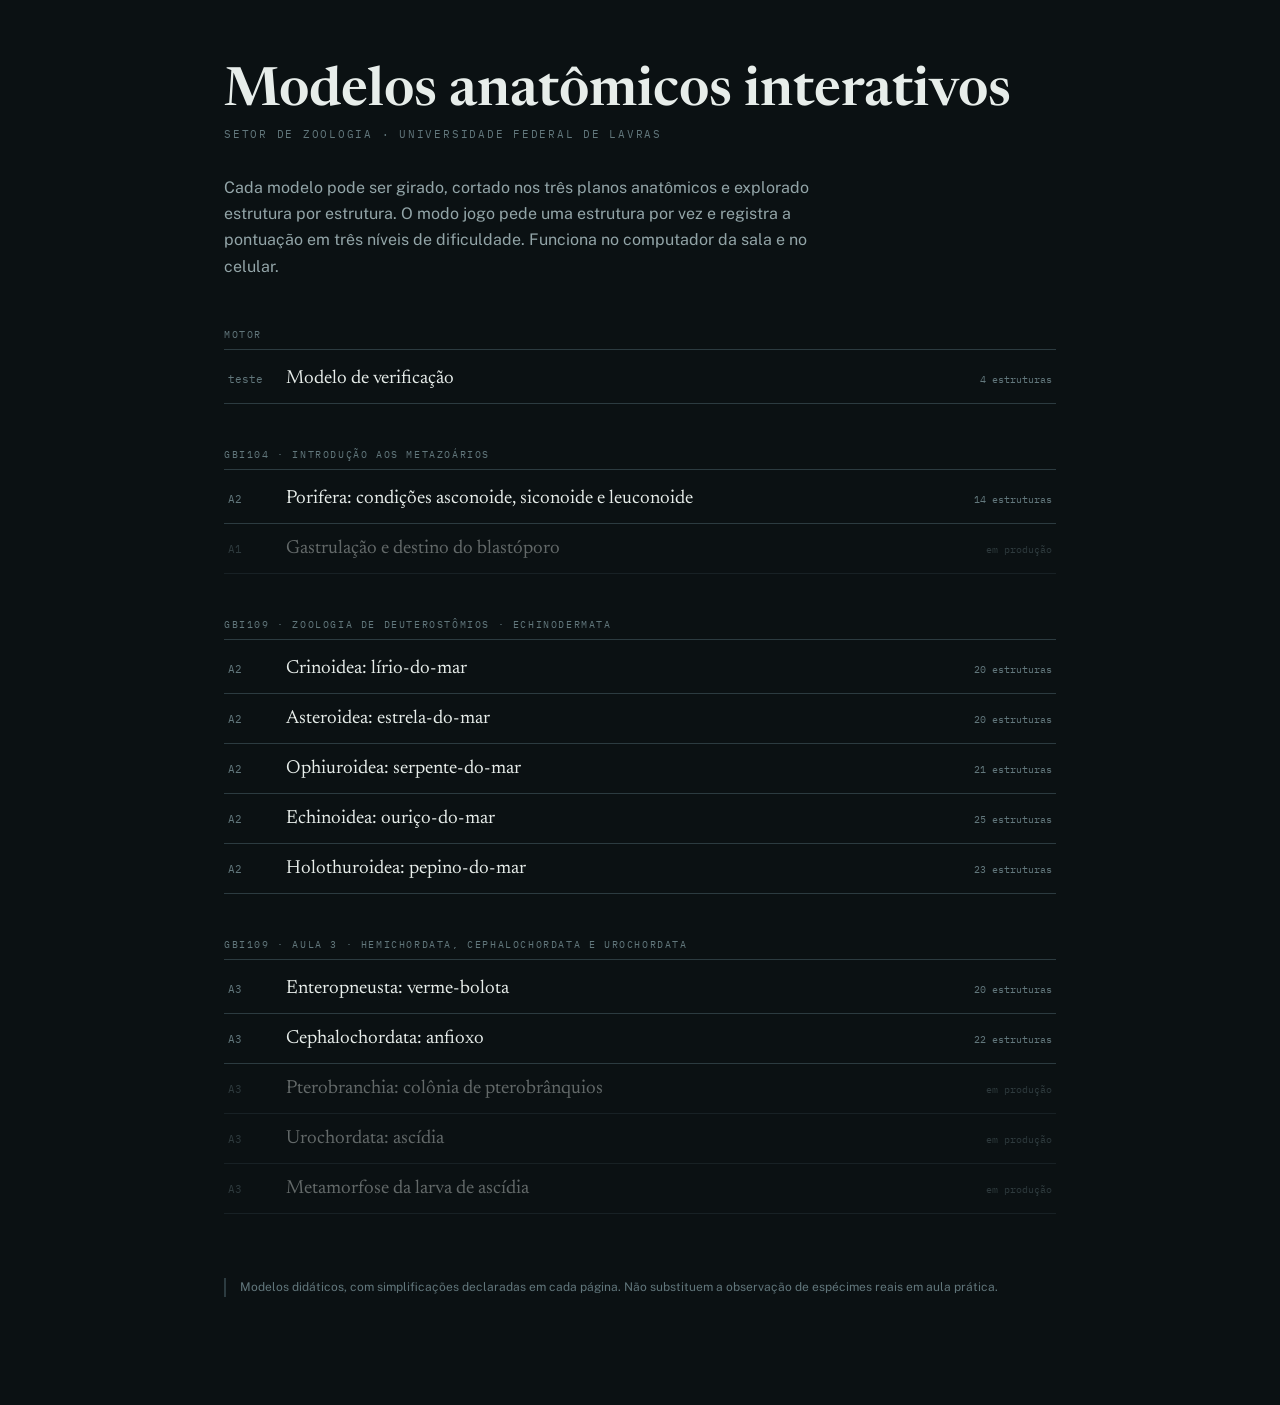
==== index.html @ 072cd8d3 "primeira versão do acervo" ====
<!DOCTYPE html>
<html lang="pt-BR">
<head>
  <meta charset="utf-8">
  <meta name="viewport" content="width=device-width, initial-scale=1">
  <meta name="robots" content="noindex, nofollow">
  <title>ZOO3D UFLA · modelos anatômicos interativos</title>
  <link rel="stylesheet" href="motor/estilo.css">
  <style>
    body { overflow-y: auto; }
    .capa { max-width: 880px; margin: 0 auto; padding: 64px 24px 96px; }
    .capa h1 { font-family: var(--display); font-size: clamp(34px, 6vw, 54px); font-weight: 600; margin: 0 0 6px; line-height: 1.05; }
    .capa .sub { font-family: var(--mono); font-size: 11px; letter-spacing: 0.16em; text-transform: uppercase; color: var(--tinta-tenue); margin: 0 0 34px; }
    .capa .intro { font-size: 16px; line-height: 1.65; color: var(--tinta-fraca); max-width: 62ch; margin: 0 0 48px; }
    .disciplina { font-family: var(--mono); font-size: 10px; letter-spacing: 0.16em; text-transform: uppercase; color: var(--tinta-tenue); border-bottom: 1px solid var(--borda); padding-bottom: 8px; margin: 44px 0 4px; }
    .modelo { display: flex; align-items: baseline; gap: 14px; padding: 15px 4px; border-bottom: 1px solid var(--borda); text-decoration: none; color: inherit; }
    .modelo:hover { background: var(--painel); }
    .modelo .cod { font-family: var(--mono); font-size: 11px; color: var(--tinta-tenue); width: 44px; flex: none; }
    .modelo .tit { font-family: var(--display); font-size: 19px; flex: 1; }
    .modelo .est { font-family: var(--mono); font-size: 10px; color: var(--tinta-tenue); }
    .modelo[aria-disabled='true'] { opacity: 0.4; pointer-events: none; }
    .rodape { margin-top: 64px; font-size: 12px; line-height: 1.6; color: var(--tinta-tenue); border-left: 2px solid var(--borda); padding-left: 14px; }
  </style>
</head>
<body>
  <main class="capa">
    <h1>Modelos anatômicos interativos</h1>
    <p class="sub">Setor de Zoologia · Universidade Federal de Lavras</p>
    <p class="intro">
      Cada modelo pode ser girado, cortado nos três planos anatômicos e explorado
      estrutura por estrutura. O modo jogo pede uma estrutura por vez e registra a
      pontuação em três níveis de dificuldade. Funciona no computador da sala e no
      celular.
    </p>

    <p class="disciplina">Motor</p>
    <a class="modelo" href="modelos/_verificacao/">
      <span class="cod">teste</span>
      <span class="tit">Modelo de verificação</span>
      <span class="est">4 estruturas</span>
    </a>

    <p class="disciplina">GBI104 · Introdução aos Metazoários</p>
    <a class="modelo" href="modelos/porifera-organizacao/">
      <span class="cod">A2</span>
      <span class="tit">Porifera: condições asconoide, siconoide e leuconoide</span>
      <span class="est">14 estruturas</span>
    </a>
    <a class="modelo" aria-disabled="true" href="#">
      <span class="cod">A1</span>
      <span class="tit">Gastrulação e destino do blastóporo</span>
      <span class="est">em produção</span>
    </a>

    <p class="disciplina">GBI109 · Zoologia de Deuterostômios · Echinodermata</p>
    <a class="modelo" href="modelos/crinoidea/">
      <span class="cod">A2</span>
      <span class="tit">Crinoidea: lírio-do-mar</span>
      <span class="est">20 estruturas</span>
    </a>
    <a class="modelo" href="modelos/asteroidea/">
      <span class="cod">A2</span>
      <span class="tit">Asteroidea: estrela-do-mar</span>
      <span class="est">20 estruturas</span>
    </a>
    <a class="modelo" href="modelos/ophiuroidea/">
      <span class="cod">A2</span>
      <span class="tit">Ophiuroidea: serpente-do-mar</span>
      <span class="est">21 estruturas</span>
    </a>
    <a class="modelo" href="modelos/echinoidea/">
      <span class="cod">A2</span>
      <span class="tit">Echinoidea: ouriço-do-mar</span>
      <span class="est">25 estruturas</span>
    </a>
    <a class="modelo" href="modelos/holothuroidea/">
      <span class="cod">A2</span>
      <span class="tit">Holothuroidea: pepino-do-mar</span>
      <span class="est">23 estruturas</span>
    </a>

    <p class="disciplina">GBI109 · Aula 3 · Hemichordata, Cephalochordata e Urochordata</p>
    <a class="modelo" href="modelos/enteropneusta/">
      <span class="cod">A3</span>
      <span class="tit">Enteropneusta: verme-bolota</span>
      <span class="est">20 estruturas</span>
    </a>
    <a class="modelo" href="modelos/cephalochordata/">
      <span class="cod">A3</span>
      <span class="tit">Cephalochordata: anfioxo</span>
      <span class="est">22 estruturas</span>
    </a>
    <a class="modelo" aria-disabled="true" href="#">
      <span class="cod">A3</span>
      <span class="tit">Pterobranchia: colônia de pterobrânquios</span>
      <span class="est">em produção</span>
    </a>
    <a class="modelo" aria-disabled="true" href="#">
      <span class="cod">A3</span>
      <span class="tit">Urochordata: ascídia</span>
      <span class="est">em produção</span>
    </a>
    <a class="modelo" aria-disabled="true" href="#">
      <span class="cod">A3</span>
      <span class="tit">Metamorfose da larva de ascídia</span>
      <span class="est">em produção</span>
    </a>

    <p class="rodape">
      Modelos didáticos, com simplificações declaradas em cada página.
      Não substituem a observação de espécimes reais em aula prática.
    </p>
  </main>
</body>
</html>
---- motor/estilo.css ----
/* ============================================================
   ZOO3D UFLA · motor/estilo.css
   Referência estética: prancha zoológica gravada levada para
   dentro de um instrumento de laboratório.
   ============================================================ */

@import url('https://fonts.googleapis.com/css2?family=Newsreader:ital,opsz,wght@0,6..72,400;0,600;1,6..72,400&family=Public+Sans:wght@400;500;700&family=IBM+Plex+Mono:wght@400;500&display=swap');

:root {
  /* paleta */
  --viewport:      #0B1113;
  --viewport-alto: #141D20;
  --painel:        #161F22;
  --painel-alto:   #1E2A2E;
  --borda:         #2C3B40;
  --tinta:         #E7EDEA;
  --tinta-fraca:   #93A5A8;
  --tinta-tenue:   #62777C;

  --ambar:         #F2B23E;   /* realce de estrutura */
  --ciano:         #5FC9DC;   /* planos de corte */
  --verde:         #58B57D;   /* acerto */
  --vermelho:      #DD5B54;   /* erro */

  /* tipografia */
  --display: 'Newsreader', Georgia, serif;
  --corpo:   'Public Sans', system-ui, sans-serif;
  --mono:    'IBM Plex Mono', ui-monospace, monospace;

  /* métrica */
  --coluna: 340px;
  --raio: 3px;
}

* { box-sizing: border-box; }

html, body {
  margin: 0;
  height: 100%;
  background: var(--viewport);
  color: var(--tinta);
  font-family: var(--corpo);
  overscroll-behavior: none;
}

button, input, select {
  font-family: inherit;
  font-size: inherit;
  color: inherit;
}

:focus-visible {
  outline: 2px solid var(--ambar);
  outline-offset: 2px;
}

/* ---------- estrutura geral ---------- */

.zoo3d {
  position: relative;
  display: grid;
  grid-template-columns: 1fr var(--coluna);
  height: 100%;
  width: 100%;
}

.zoo3d[data-coluna='oculta'] { grid-template-columns: 1fr 0px; }
.zoo3d[data-modo='jogar'][data-nivel='dificil'] { grid-template-columns: 1fr 0px; }

/* ---------- viewport ---------- */

.z-palco {
  position: relative;
  overflow: hidden;
  background:
    radial-gradient(ellipse at 50% 35%, var(--viewport-alto) 0%, var(--viewport) 70%);
}

.z-palco canvas { display: block; }

.z-sobreposicao {
  position: absolute;
  inset: 0;
  pointer-events: none;
}

.z-sobreposicao svg {
  position: absolute;
  inset: 0;
  width: 100%;
  height: 100%;
}

.z-linhaguia {
  stroke: var(--ambar);
  stroke-width: 1;
  opacity: 0.85;
}

.z-rotulo {
  position: absolute;
  transform: translate(0, -50%);
  padding: 4px 9px;
  background: rgba(11, 17, 19, 0.88);
  border: 1px solid var(--ambar);
  border-radius: var(--raio);
  font-family: var(--display);
  font-variant: small-caps;
  letter-spacing: 0.06em;
  font-size: 15px;
  color: var(--ambar);
  white-space: nowrap;
  pointer-events: none;
}

/* ---------- barra superior ---------- */

.z-topo {
  position: absolute;
  top: 0; left: 0; right: 0;
  display: flex;
  align-items: flex-start;
  justify-content: space-between;
  gap: 16px;
  padding: 14px 18px;
  pointer-events: none;
}

.z-topo > * { pointer-events: auto; }

.z-identificacao h1 {
  margin: 0;
  font-family: var(--display);
  font-weight: 600;
  font-size: 21px;
  line-height: 1.15;
  letter-spacing: 0.01em;
}

.z-identificacao p {
  margin: 3px 0 0;
  font-family: var(--mono);
  font-size: 11px;
  letter-spacing: 0.09em;
  text-transform: uppercase;
  color: var(--tinta-tenue);
}

.z-alternador {
  display: flex;
  border: 1px solid var(--borda);
  border-radius: var(--raio);
  overflow: hidden;
  background: var(--painel);
}

.z-alternador button {
  padding: 8px 16px;
  background: transparent;
  border: 0;
  cursor: pointer;
  font-size: 13px;
  font-weight: 500;
  color: var(--tinta-fraca);
}

.z-alternador button[aria-pressed='true'] {
  background: var(--ambar);
  color: #14100A;
}

/* ---------- controles flutuantes ---------- */

.z-controles {
  position: absolute;
  left: 18px;
  bottom: 18px;
  display: flex;
  flex-direction: column;
  gap: 10px;
  width: 246px;
  transition: transform 0.2s ease, opacity 0.2s ease;
}

.zoo3d[data-controles='oculto'] .z-controles {
  transform: translateX(-16px);
  opacity: 0;
  pointer-events: none;
}

.z-aba-controles {
  position: absolute;
  left: 264px;
  bottom: 18px;
  z-index: 5;
  width: 22px;
  height: 40px;
  background: var(--painel);
  border: 1px solid var(--borda);
  border-left: 0;
  border-radius: 0 var(--raio) var(--raio) 0;
  cursor: pointer;
  color: var(--tinta-fraca);
  font-size: 12px;
  line-height: 1;
  padding: 0;
  transition: left 0.2s ease;
}

.zoo3d[data-controles='oculto'] .z-aba-controles { left: 0; }

.z-bloco {
  background: rgba(22, 31, 34, 0.92);
  border: 1px solid var(--borda);
  border-radius: var(--raio);
  padding: 10px 12px;
  backdrop-filter: blur(6px);
}

.z-bloco > h2 {
  margin: 0 0 8px;
  font-family: var(--mono);
  font-size: 10px;
  letter-spacing: 0.12em;
  text-transform: uppercase;
  color: var(--tinta-tenue);
}

.z-vistas {
  display: grid;
  grid-template-columns: repeat(3, 1fr);
  gap: 5px;
}

.z-vistas button,
.z-mini {
  padding: 6px 4px;
  background: var(--painel-alto);
  border: 1px solid var(--borda);
  border-radius: var(--raio);
  cursor: pointer;
  font-size: 11px;
  color: var(--tinta-fraca);
}

.z-vistas button:hover,
.z-mini:hover { border-color: var(--ambar); color: var(--tinta); }

/* planos de corte */

.z-corte { display: flex; flex-direction: column; gap: 7px; }

.z-corte-linha {
  display: grid;
  grid-template-columns: 16px 1fr auto;
  align-items: center;
  gap: 8px;
}

.z-corte-linha label {
  font-size: 12px;
  color: var(--tinta-fraca);
  grid-column: 2;
}

.z-corte-linha input[type='range'] {
  grid-column: 1 / -1;
  width: 100%;
  accent-color: var(--ciano);
  margin: 0;
}

.z-corte-linha input[type='checkbox'] { accent-color: var(--ciano); margin: 0; }

.z-corte-linha[data-ativo='true'] label { color: var(--ciano); }

.z-inverter {
  background: transparent;
  border: 1px solid var(--borda);
  border-radius: var(--raio);
  padding: 2px 6px;
  font-size: 10px;
  cursor: pointer;
  color: var(--tinta-tenue);
}

/* régua de escala */

.z-escala {
  position: absolute;
  right: 18px;
  bottom: 18px;
  text-align: right;
  font-family: var(--mono);
  font-size: 11px;
  color: var(--tinta-fraca);
  pointer-events: none;
}

.z-escala .barra {
  height: 6px;
  border: 1px solid var(--tinta-fraca);
  border-top: 0;
  margin-left: auto;
  margin-top: 3px;
}

.z-escala .real {
  display: block;
  margin-top: 4px;
  color: var(--tinta-tenue);
  font-size: 10px;
}

/* indicador de plano ativo */

.z-plano-ativo {
  position: absolute;
  top: 50%;
  left: 18px;
  transform: translateY(-50%) rotate(-90deg);
  transform-origin: left center;
  font-family: var(--mono);
  font-size: 10px;
  letter-spacing: 0.2em;
  text-transform: uppercase;
  color: var(--ciano);
  pointer-events: none;
  opacity: 0;
  transition: opacity 0.2s;
}

.z-plano-ativo[data-visivel='true'] { opacity: 0.8; }

/* ---------- coluna lateral ---------- */

.z-coluna {
  position: relative;
  display: flex;
  flex-direction: column;
  background: var(--painel);
  border-left: 1px solid var(--borda);
  overflow: hidden;
}

.zoo3d[data-coluna='oculta'] .z-coluna { display: none; }
.zoo3d[data-modo='jogar'][data-nivel='dificil'] .z-coluna { display: none; }

.z-coluna-topo {
  padding: 14px 16px 10px;
  border-bottom: 1px solid var(--borda);
}

.z-busca {
  width: 100%;
  padding: 7px 10px;
  background: var(--viewport);
  border: 1px solid var(--borda);
  border-radius: var(--raio);
  font-size: 13px;
}

.z-filtros {
  display: flex;
  flex-wrap: wrap;
  gap: 5px;
  margin-top: 9px;
}

.z-filtros button {
  padding: 3px 9px;
  background: transparent;
  border: 1px solid var(--borda);
  border-radius: 999px;
  font-size: 11px;
  cursor: pointer;
  color: var(--tinta-tenue);
}

.z-filtros button[aria-pressed='true'] {
  border-color: var(--ambar);
  color: var(--ambar);
}

.z-contador {
  margin: 9px 0 0;
  font-family: var(--mono);
  font-size: 10px;
  letter-spacing: 0.1em;
  text-transform: uppercase;
  color: var(--tinta-tenue);
}

.z-lista {
  flex: 1;
  overflow-y: auto;
  padding: 6px 0 24px;
}

.z-grupo-titulo {
  padding: 14px 16px 5px;
  font-family: var(--mono);
  font-size: 10px;
  letter-spacing: 0.14em;
  text-transform: uppercase;
  color: var(--tinta-tenue);
  border-bottom: 1px solid var(--borda);
}

.z-item {
  display: block;
  width: 100%;
  text-align: left;
  padding: 9px 16px;
  background: transparent;
  border: 0;
  border-left: 3px solid transparent;
  cursor: pointer;
}

.z-item:hover,
.z-item[data-ativo='true'] {
  background: var(--painel-alto);
  border-left-color: var(--ambar);
}

.z-item .nome {
  font-family: var(--display);
  font-size: 16px;
  line-height: 1.25;
}

.z-item .sistema {
  font-family: var(--mono);
  font-size: 10px;
  letter-spacing: 0.08em;
  text-transform: uppercase;
  color: var(--tinta-tenue);
}

.z-item .descricao {
  margin: 6px 0 0;
  font-size: 13px;
  line-height: 1.5;
  color: var(--tinta-fraca);
}

.z-item[data-expandido='false'] .descricao { display: none; }

/* colapsar coluna */

.z-aba-coluna {
  position: absolute;
  right: var(--coluna);
  top: 50%;
  transform: translateY(-50%);
  z-index: 5;
  width: 22px;
  height: 64px;
  background: var(--painel);
  border: 1px solid var(--borda);
  border-right: 0;
  border-radius: var(--raio) 0 0 var(--raio);
  cursor: pointer;
  color: var(--tinta-fraca);
  font-size: 12px;
  line-height: 1;
  padding: 0;
}

.zoo3d[data-coluna='oculta'] .z-aba-coluna { right: 0; }
.zoo3d[data-modo='jogar'][data-nivel='dificil'] .z-aba-coluna { display: none; }

/* ---------- jogo ---------- */

.z-jogo {
  position: absolute;
  top: 74px;
  left: 50%;
  transform: translateX(-50%);
  width: min(560px, calc(100% - 36px));
  background: rgba(22, 31, 34, 0.95);
  border: 1px solid var(--borda);
  border-radius: var(--raio);
  padding: 16px 18px;
  backdrop-filter: blur(8px);
  display: none;
}

.zoo3d[data-modo='jogar'] .z-jogo { display: block; }

.z-jogo-cabecalho {
  display: flex;
  justify-content: space-between;
  align-items: baseline;
  font-family: var(--mono);
  font-size: 11px;
  letter-spacing: 0.1em;
  text-transform: uppercase;
  color: var(--tinta-tenue);
}

.z-pergunta {
  margin: 10px 0 0;
  font-family: var(--display);
  font-size: 24px;
  line-height: 1.25;
}

.z-pergunta-descricao {
  margin: 8px 0 0;
  font-size: 14px;
  line-height: 1.55;
  color: var(--tinta-fraca);
}

.z-instrucao {
  margin: 12px 0 0;
  font-size: 13px;
  color: var(--tinta-tenue);
}

.z-progresso {
  height: 3px;
  margin-top: 14px;
  background: var(--borda);
}

.z-progresso i {
  display: block;
  height: 100%;
  background: var(--ambar);
  transition: width 0.25s;
}

.z-feedback {
  margin: 12px 0 0;
  font-size: 14px;
  min-height: 20px;
}

.z-feedback[data-tipo='acerto'] { color: var(--verde); }
.z-feedback[data-tipo='erro'] { color: var(--vermelho); }

/* seleção de nível e resultado */

.z-painel-jogo {
  position: absolute;
  inset: 0;
  display: none;
  align-items: center;
  justify-content: center;
  background: rgba(11, 17, 19, 0.9);
  backdrop-filter: blur(4px);
  z-index: 10;
  padding: 24px;
  overflow-y: auto;
}

.z-painel-jogo[data-visivel='true'] { display: flex; }

.z-cartao {
  width: min(640px, 100%);
  background: var(--painel);
  border: 1px solid var(--borda);
  border-radius: var(--raio);
  padding: 26px 28px;
}

.z-cartao h2 {
  margin: 0 0 4px;
  font-family: var(--display);
  font-size: 28px;
  font-weight: 600;
}

.z-cartao p.sub {
  margin: 0 0 20px;
  color: var(--tinta-fraca);
  font-size: 14px;
  line-height: 1.55;
}

.z-niveis { display: grid; gap: 10px; }

.z-nivel {
  display: block;
  width: 100%;
  text-align: left;
  padding: 14px 16px;
  background: var(--painel-alto);
  border: 1px solid var(--borda);
  border-radius: var(--raio);
  cursor: pointer;
}

.z-nivel:hover { border-color: var(--ambar); }

.z-nivel strong {
  display: block;
  font-family: var(--display);
  font-size: 19px;
  font-weight: 600;
}

.z-nivel span {
  display: block;
  margin-top: 3px;
  font-size: 13px;
  color: var(--tinta-fraca);
  line-height: 1.5;
}

.z-nivel em {
  display: block;
  margin-top: 6px;
  font-family: var(--mono);
  font-style: normal;
  font-size: 10px;
  letter-spacing: 0.1em;
  text-transform: uppercase;
  color: var(--ambar);
}

.z-resumo {
  display: grid;
  grid-template-columns: repeat(4, 1fr);
  gap: 10px;
  margin-bottom: 20px;
}

.z-resumo div {
  background: var(--painel-alto);
  border: 1px solid var(--borda);
  border-radius: var(--raio);
  padding: 12px;
  text-align: center;
}

.z-resumo strong {
  display: block;
  font-family: var(--display);
  font-size: 27px;
  font-weight: 600;
}

.z-resumo span {
  font-family: var(--mono);
  font-size: 9px;
  letter-spacing: 0.1em;
  text-transform: uppercase;
  color: var(--tinta-tenue);
}

.z-erradas {
  margin: 0 0 18px;
  padding: 12px 14px;
  background: var(--painel-alto);
  border-left: 3px solid var(--vermelho);
  font-size: 13px;
  line-height: 1.6;
}

.z-erradas b { font-family: var(--display); font-size: 15px; }

.z-acoes { display: flex; flex-wrap: wrap; gap: 10px; }

.z-botao {
  padding: 10px 18px;
  background: var(--ambar);
  border: 1px solid var(--ambar);
  border-radius: var(--raio);
  cursor: pointer;
  font-weight: 500;
  font-size: 14px;
  color: #14100A;
}

.z-botao.secundario {
  background: transparent;
  border-color: var(--borda);
  color: var(--tinta-fraca);
}

.z-botao.secundario:hover { border-color: var(--ambar); color: var(--tinta); }

/* classificação */

.z-apelido {
  display: flex;
  gap: 8px;
  margin-bottom: 18px;
}

.z-apelido input {
  flex: 1;
  padding: 9px 12px;
  background: var(--viewport);
  border: 1px solid var(--borda);
  border-radius: var(--raio);
  font-size: 14px;
}

.z-tabela {
  width: 100%;
  border-collapse: collapse;
  font-size: 13px;
  margin-bottom: 18px;
}

.z-tabela th {
  text-align: left;
  padding: 7px 8px;
  border-bottom: 1px solid var(--borda);
  font-family: var(--mono);
  font-size: 9px;
  letter-spacing: 0.1em;
  text-transform: uppercase;
  color: var(--tinta-tenue);
  font-weight: 400;
}

.z-tabela td {
  padding: 8px;
  border-bottom: 1px solid var(--borda);
  color: var(--tinta-fraca);
}

.z-tabela td.pos { font-family: var(--mono); color: var(--tinta-tenue); width: 34px; }
.z-tabela td.nome { font-family: var(--display); font-size: 15px; color: var(--tinta); }
.z-tabela td.pts { font-family: var(--mono); color: var(--ambar); text-align: right; }
.z-tabela tr[data-eu='true'] td { background: rgba(242, 178, 62, 0.09); }

.z-aviso {
  font-size: 12px;
  line-height: 1.5;
  color: var(--tinta-tenue);
  border-left: 2px solid var(--borda);
  padding-left: 10px;
  margin: 0 0 18px;
}

/* nota de simplificação */

.z-nota {
  padding: 12px 16px;
  border-top: 1px solid var(--borda);
  font-size: 12px;
  line-height: 1.55;
  color: var(--tinta-tenue);
  background: var(--viewport);
}

.z-nota b { color: var(--tinta-fraca); font-weight: 500; }

/* ---------- responsivo ---------- */

/* baseado só em largura, um celular deitado (largo, mas baixo) cairia no
   layout de mesa ao girar, com a coluna lateral fixa empurrando o
   centro da cena pra fora do centro da tela. altura entra no critério
   pelo mesmo motivo. */
@media (max-width: 900px), (max-height: 500px) {
  .zoo3d { grid-template-columns: 1fr; grid-template-rows: 1fr auto; }
  .zoo3d[data-coluna='oculta'] { grid-template-rows: 1fr 0px; }
  .z-coluna { border-left: 0; border-top: 1px solid var(--borda); max-height: 44vh; }
  .z-aba-coluna {
    right: 50%;
    top: auto;
    bottom: 44vh;
    transform: translateX(50%);
    width: 64px; height: 20px;
    border: 1px solid var(--borda);
    border-bottom: 0;
    border-radius: var(--raio) var(--raio) 0 0;
  }
  .zoo3d[data-coluna='oculta'] .z-aba-coluna { bottom: 0; }
  .z-controles { width: 190px; left: 12px; bottom: 12px; }
  .z-aba-controles { left: 202px; bottom: 12px; }
  .zoo3d[data-controles='oculto'] .z-aba-controles { left: 0; }
  .z-identificacao h1 { font-size: 17px; }
  .z-resumo { grid-template-columns: repeat(2, 1fr); }
  .z-jogo { top: 66px; padding: 12px 14px; }
  .z-pergunta { font-size: 19px; }
}

@media (prefers-reduced-motion: reduce) {
  * { transition: none !important; animation: none !important; }
}

/* dica dentro dos blocos de controle */
.z-dica {
  margin: 7px 0 0;
  font-family: var(--mono);
  font-size: 9px;
  letter-spacing: 0.06em;
  color: var(--tinta-tenue);
  line-height: 1.4;
}

.z-focos button { text-transform: lowercase; }
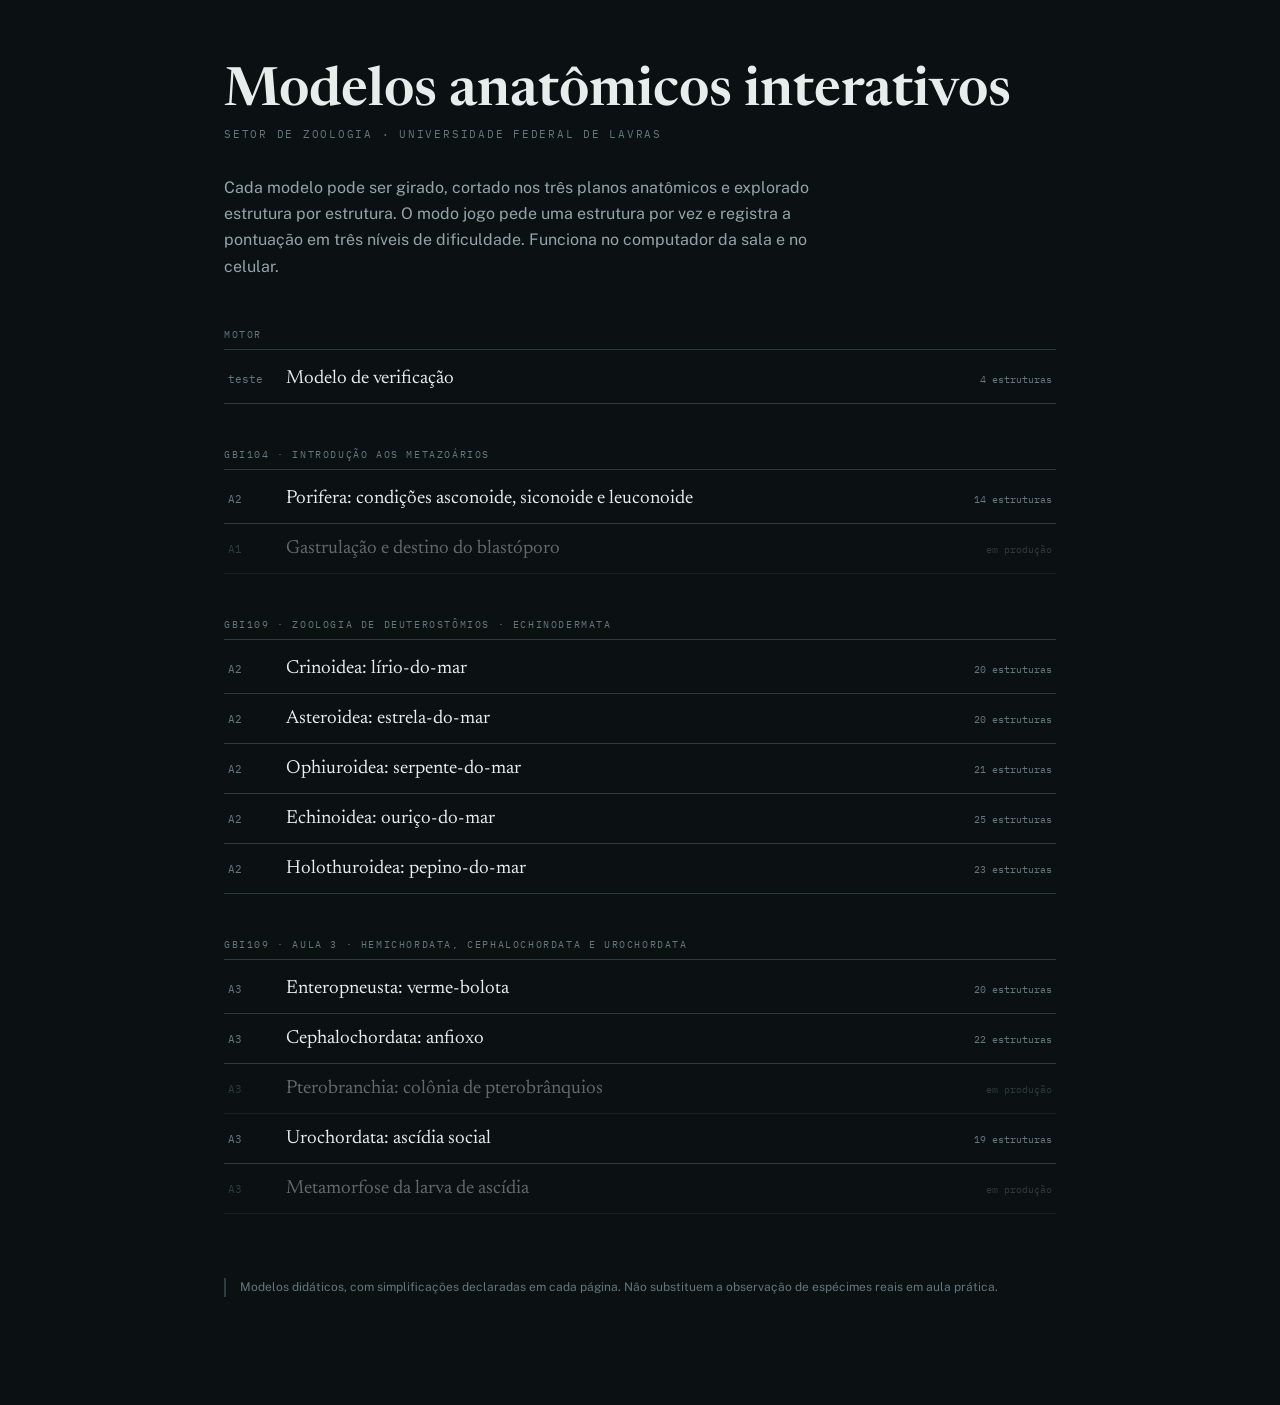
==== commit 1deb560f: "adicionar Urochordata (ascídia) e melhorias de jogabilidade/motor Novo modelo: - urochordata-ascidia" ====
--- a/index.html
+++ b/index.html
@@ -95,10 +95,10 @@
       <span class="tit">Pterobranchia: colônia de pterobrânquios</span>
       <span class="est">em produção</span>
     </a>
-    <a class="modelo" aria-disabled="true" href="#">
+    <a class="modelo" href="modelos/urochordata-ascidia/">
       <span class="cod">A3</span>
-      <span class="tit">Urochordata: ascídia</span>
-      <span class="est">em produção</span>
+      <span class="tit">Urochordata: ascídia social</span>
+      <span class="est">19 estruturas</span>
     </a>
     <a class="modelo" aria-disabled="true" href="#">
       <span class="cod">A3</span>
--- a/motor/estilo.css
+++ b/motor/estilo.css
@@ -270,6 +270,20 @@
   margin: 0;
 }
 
+/* destaque temporário do plano sugerido pela dica do modo jogo */
+.z-corte-linha.z-realce-dica {
+  border-radius: var(--raio);
+  animation: z-pulso-dica 0.65s ease-out 3;
+}
+
+@keyframes z-pulso-dica {
+  0%   { background: transparent; box-shadow: 0 0 0 0 transparent; }
+  30%  { background: rgba(242, 178, 62, 0.18); box-shadow: 0 0 0 2px var(--ambar); }
+  100% { background: transparent; box-shadow: 0 0 0 0 transparent; }
+}
+
+.z-dica-plano { width: 100%; margin: 6px 0 2px; pointer-events: auto; }
+
 .z-corte-linha input[type='checkbox'] { accent-color: var(--ciano); margin: 0; }
 
 .z-corte-linha[data-ativo='true'] label { color: var(--ciano); }
@@ -479,12 +493,25 @@
   left: 50%;
   transform: translateX(-50%);
   width: min(560px, calc(100% - 36px));
-  background: rgba(22, 31, 34, 0.95);
-  border: 1px solid var(--borda);
+  background: rgba(22, 31, 34, 0.4);
+  border: 1px solid rgba(255, 255, 255, 0.08);
   border-radius: var(--raio);
   padding: 16px 18px;
-  backdrop-filter: blur(8px);
+  backdrop-filter: blur(10px);
   display: none;
+  /* o painel fica bem no meio da tela, onde a maioria tenta girar o
+     modelo. Fundo bem translúcido (vidro fosco) pra não esconder o que
+     está atrás, e vazado pro clique: o arrasto atravessa até o canvas,
+     só os controles de verdade (o botão de dica) recebem o clique. */
+  pointer-events: none;
+}
+
+.z-jogo-cabecalho,
+.z-pergunta,
+.z-pergunta-descricao,
+.z-instrucao,
+.z-feedback {
+  text-shadow: 0 1px 4px rgba(0, 0, 0, 0.7);
 }
 
 .zoo3d[data-modo='jogar'] .z-jogo { display: block; }
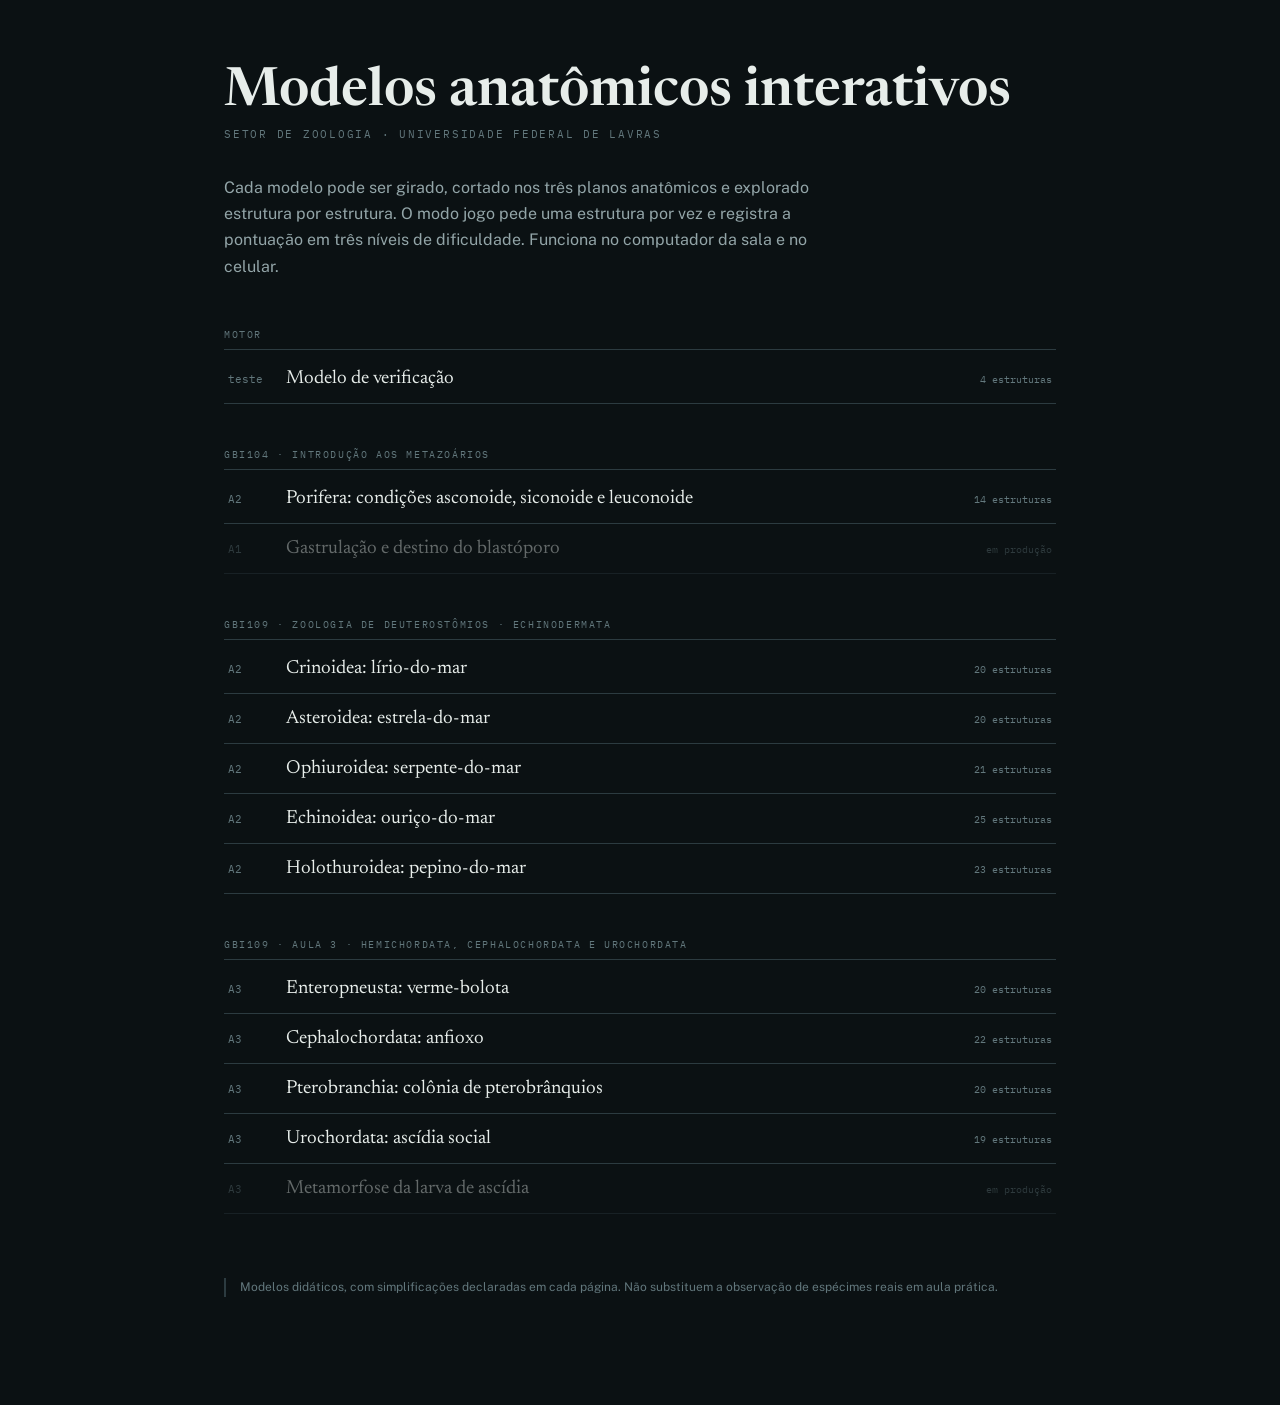
==== commit b9079e00: "adicionar Pterobranchia Colônia de pterobrânquios (Rhabdopleura), 20 estruturas. Fontes: Brusca capí" ====
--- a/index.html
+++ b/index.html
@@ -90,10 +90,10 @@
       <span class="tit">Cephalochordata: anfioxo</span>
       <span class="est">22 estruturas</span>
     </a>
-    <a class="modelo" aria-disabled="true" href="#">
+    <a class="modelo" href="modelos/pterobranchia/">
       <span class="cod">A3</span>
       <span class="tit">Pterobranchia: colônia de pterobrânquios</span>
-      <span class="est">em produção</span>
+      <span class="est">20 estruturas</span>
     </a>
     <a class="modelo" href="modelos/urochordata-ascidia/">
       <span class="cod">A3</span>
--- a/motor/estilo.css
+++ b/motor/estilo.css
@@ -489,20 +489,20 @@
 
 .z-jogo {
   position: absolute;
-  top: 74px;
-  left: 50%;
-  transform: translateX(-50%);
-  width: min(560px, calc(100% - 36px));
-  background: rgba(22, 31, 34, 0.4);
+  top: 68px;
+  right: 18px;
+  left: auto;
+  width: min(300px, calc(100% - 36px));
+  background: rgba(22, 31, 34, 0.55);
   border: 1px solid rgba(255, 255, 255, 0.08);
   border-radius: var(--raio);
-  padding: 16px 18px;
+  padding: 14px 16px;
   backdrop-filter: blur(10px);
   display: none;
-  /* o painel fica bem no meio da tela, onde a maioria tenta girar o
-     modelo. Fundo bem translúcido (vidro fosco) pra não esconder o que
-     está atrás, e vazado pro clique: o arrasto atravessa até o canvas,
-     só os controles de verdade (o botão de dica) recebem o clique. */
+  /* encostado no canto superior direito, embaixo do alternador
+     Explorar/Jogar — o centro e a maior parte da tela ficam livres pra
+     girar o modelo, que é onde o painel centralizado atrapalhava.
+     Ainda vazado pro clique: só o botão de dica recebe o clique. */
   pointer-events: none;
 }
 
@@ -806,7 +806,7 @@
   .zoo3d[data-controles='oculto'] .z-aba-controles { left: 0; }
   .z-identificacao h1 { font-size: 17px; }
   .z-resumo { grid-template-columns: repeat(2, 1fr); }
-  .z-jogo { top: 66px; padding: 12px 14px; }
+  .z-jogo { top: 60px; right: 10px; width: min(230px, calc(100% - 20px)); padding: 12px 14px; }
   .z-pergunta { font-size: 19px; }
 }
 
